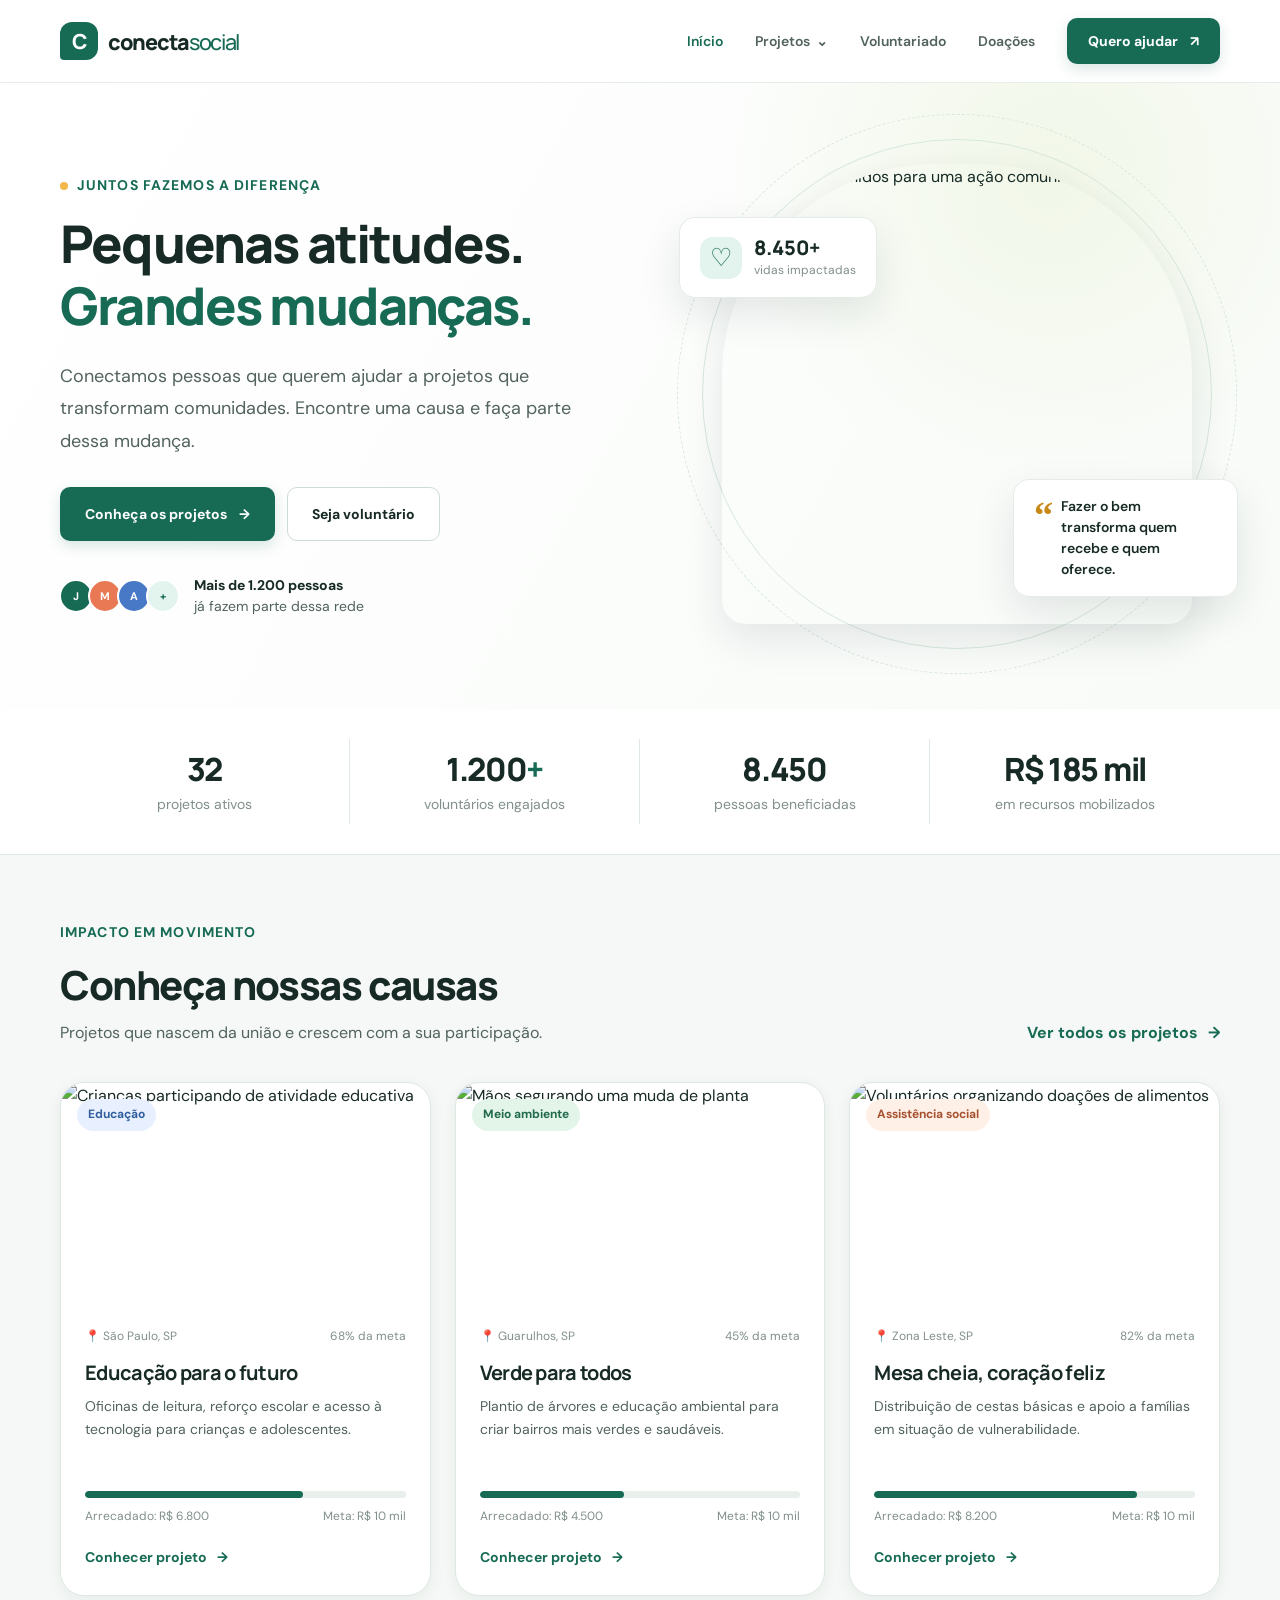
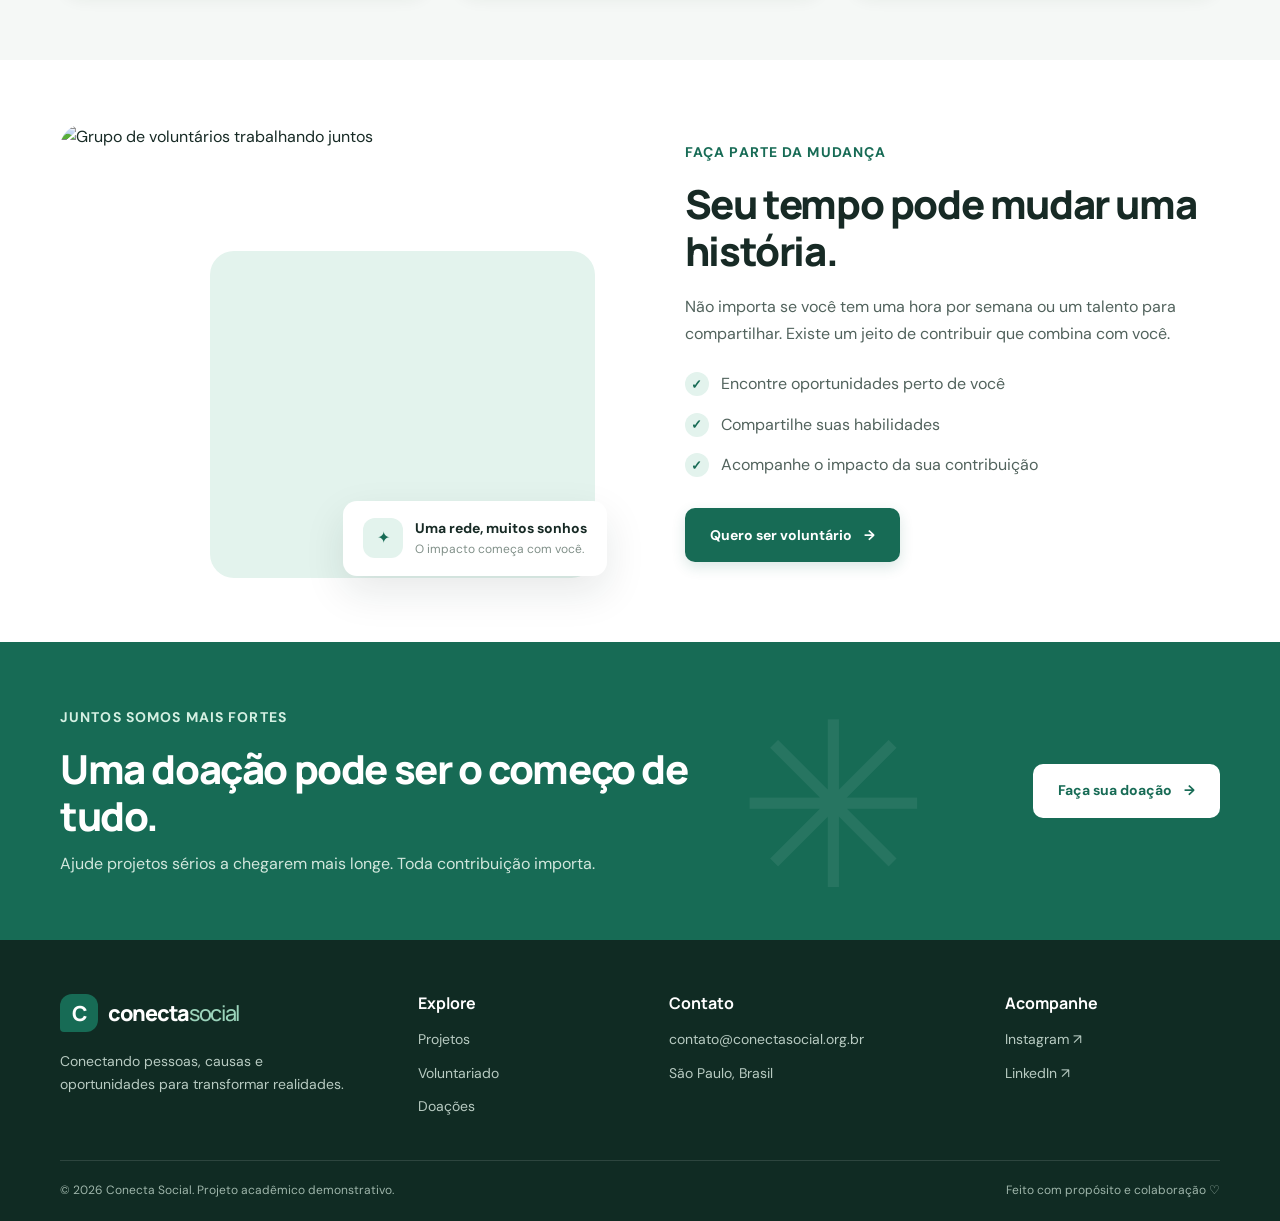
==== index.html @ 1682e574 "Initial commit" ====
<!DOCTYPE html>
<html lang="pt-BR">
<head>
  <meta charset="UTF-8">
  <meta name="viewport" content="width=device-width, initial-scale=1.0">
  <meta name="description" content="Conecta Social: conheça projetos, doe e seja voluntário.">
  <title>Conecta Social | Transformando vidas</title>
  <link rel="preconnect" href="https://fonts.googleapis.com">
  <link rel="preconnect" href="https://fonts.gstatic.com" crossorigin>
  <link href="https://fonts.googleapis.com/css2?family=DM+Sans:wght@400;500;600;700&family=Manrope:wght@400;500;600;700;800&display=swap" rel="stylesheet">
  <link rel="stylesheet" href="css/variables.css">
  <link rel="stylesheet" href="css/base.css">
  <link rel="stylesheet" href="css/layout.css">
  <link rel="stylesheet" href="css/components.css">
  <link rel="stylesheet" href="css/responsive.css">
  <script src="js/main.js" defer></script>
</head>
<body>
  <a class="skip-link" href="#conteudo">Pular para o conteúdo</a>
  <header class="site-header">
    <div class="container nav-wrap">
      <a class="brand" href="index.html" aria-label="Conecta Social - página inicial"><span class="brand-mark">C</span><span>conecta<span class="brand-light">social</span></span></a>
      <button class="menu-toggle" aria-expanded="false" aria-controls="main-nav" aria-label="Abrir menu"><span></span><span></span><span></span></button>
      <nav class="main-nav" id="main-nav" aria-label="Navegação principal">
        <a class="nav-link active" href="index.html">Início</a>
        <div class="nav-dropdown">
          <a class="nav-link" href="projetos.html">Projetos <span aria-hidden="true">⌄</span></a>
          <div class="dropdown-menu"><a href="projetos.html#educacao">Educação</a><a href="projetos.html#meio-ambiente">Meio ambiente</a><a href="projetos.html#assistencia">Assistência social</a></div>
        </div>
        <a class="nav-link" href="voluntariado.html">Voluntariado</a>
        <a class="nav-link" href="doacoes.html">Doações</a>
        <a class="btn btn-primary nav-cta" href="doacoes.html">Quero ajudar <span aria-hidden="true">↗</span></a>
      </nav>
    </div>
  </header>

  <main id="conteudo">
    <section class="hero">
      <div class="container hero-grid">
        <div class="hero-copy">
          <span class="eyebrow"><span class="eyebrow-dot"></span> Juntos fazemos a diferença</span>
          <h1>Pequenas atitudes.<br><span>Grandes mudanças.</span></h1>
          <p class="hero-text">Conectamos pessoas que querem ajudar a projetos que transformam comunidades. Encontre uma causa e faça parte dessa mudança.</p>
          <div class="hero-actions"><a class="btn btn-primary btn-lg" href="projetos.html">Conheça os projetos <span aria-hidden="true">→</span></a><a class="btn btn-outline btn-lg" href="voluntariado.html">Seja voluntário</a></div>
          <div class="hero-proof"><div class="avatar-stack" aria-hidden="true"><span>J</span><span>M</span><span>A</span><span>+</span></div><p><strong>Mais de 1.200 pessoas</strong><br>já fazem parte dessa rede</p></div>
        </div>
        <div class="hero-visual">
          <img src="https://images.unsplash.com/photo-1469571486292-0ba58a3f068b?auto=format&fit=crop&w=1100&q=85" alt="Voluntários reunidos para uma ação comunitária" class="hero-image">
          <div class="floating-card impact-card"><span class="impact-icon">♡</span><div><strong>8.450+</strong><small>vidas impactadas</small></div></div>
          <div class="floating-card quote-card"><span class="quote-mark">“</span><p>Fazer o bem transforma quem recebe e quem oferece.</p></div>
          <div class="hero-orbit orbit-one"></div><div class="hero-orbit orbit-two"></div>
        </div>
      </div>
    </section>

    <section class="stats-section">
      <div class="container stats-grid">
        <div class="stat-item"><strong>32</strong><span>projetos ativos</span></div>
        <div class="stat-item"><strong>1.200<span>+</span></strong><span>voluntários engajados</span></div>
        <div class="stat-item"><strong>8.450</strong><span>pessoas beneficiadas</span></div>
        <div class="stat-item"><strong>R$ 185 mil</strong><span>em recursos mobilizados</span></div>
      </div>
    </section>

    <section class="section section-soft">
      <div class="container">
        <div class="section-heading"><div><span class="eyebrow">Impacto em movimento</span><h2>Conheça nossas causas</h2><p>Projetos que nascem da união e crescem com a sua participação.</p></div><a class="text-link" href="projetos.html">Ver todos os projetos <span>→</span></a></div>
        <div class="card-grid">
          <article class="project-card"><div class="card-image-wrap"><img src="https://images.unsplash.com/photo-1509062522246-3755977927d7?auto=format&fit=crop&w=800&q=80" alt="Crianças participando de atividade educativa"><span class="badge badge-blue">Educação</span></div><div class="project-content"><div class="card-meta"><span>📍 São Paulo, SP</span><span>68% da meta</span></div><h3>Educação para o futuro</h3><p>Oficinas de leitura, reforço escolar e acesso à tecnologia para crianças e adolescentes.</p><div class="progress"><span style="width:68%"></span></div><div class="progress-label"><span>Arrecadado: R$ 6.800</span><span>Meta: R$ 10 mil</span></div><a class="card-link" href="projetos.html#educacao">Conhecer projeto <span>→</span></a></div></article>
          <article class="project-card"><div class="card-image-wrap"><img src="https://images.unsplash.com/photo-1542601906990-b4d3fb778b09?auto=format&fit=crop&w=800&q=80" alt="Mãos segurando uma muda de planta"><span class="badge badge-green">Meio ambiente</span></div><div class="project-content"><div class="card-meta"><span>📍 Guarulhos, SP</span><span>45% da meta</span></div><h3>Verde para todos</h3><p>Plantio de árvores e educação ambiental para criar bairros mais verdes e saudáveis.</p><div class="progress"><span style="width:45%"></span></div><div class="progress-label"><span>Arrecadado: R$ 4.500</span><span>Meta: R$ 10 mil</span></div><a class="card-link" href="projetos.html#meio-ambiente">Conhecer projeto <span>→</span></a></div></article>
          <article class="project-card"><div class="card-image-wrap"><img src="https://images.unsplash.com/photo-1593113598332-cd288d649433?auto=format&fit=crop&w=800&q=80" alt="Voluntários organizando doações de alimentos"><span class="badge badge-orange">Assistência social</span></div><div class="project-content"><div class="card-meta"><span>📍 Zona Leste, SP</span><span>82% da meta</span></div><h3>Mesa cheia, coração feliz</h3><p>Distribuição de cestas básicas e apoio a famílias em situação de vulnerabilidade.</p><div class="progress"><span style="width:82%"></span></div><div class="progress-label"><span>Arrecadado: R$ 8.200</span><span>Meta: R$ 10 mil</span></div><a class="card-link" href="projetos.html#assistencia">Conhecer projeto <span>→</span></a></div></article>
        </div>
      </div>
    </section>

    <section class="section">
      <div class="container split-section"><div class="split-image"><img src="https://images.unsplash.com/photo-1559027615-cd4628902d4a?auto=format&fit=crop&w=1000&q=85" alt="Grupo de voluntários trabalhando juntos"><div class="image-note"><span>✦</span><div><strong>Uma rede, muitos sonhos</strong><small>O impacto começa com você.</small></div></div></div><div class="split-copy"><span class="eyebrow">Faça parte da mudança</span><h2>Seu tempo pode mudar uma história.</h2><p>Não importa se você tem uma hora por semana ou um talento para compartilhar. Existe um jeito de contribuir que combina com você.</p><ul class="check-list"><li><span>✓</span> Encontre oportunidades perto de você</li><li><span>✓</span> Compartilhe suas habilidades</li><li><span>✓</span> Acompanhe o impacto da sua contribuição</li></ul><a class="btn btn-primary btn-lg" href="voluntariado.html">Quero ser voluntário <span>→</span></a></div></div>
    </section>

    <section class="cta-section"><div class="container cta-inner"><div><span class="eyebrow eyebrow-light">Juntos somos mais fortes</span><h2>Uma doação pode ser o começo de tudo.</h2><p>Ajude projetos sérios a chegarem mais longe. Toda contribuição importa.</p></div><a class="btn btn-white btn-lg" href="doacoes.html">Faça sua doação <span>→</span></a><div class="cta-decoration" aria-hidden="true">✳</div></div></section>
  </main>
  <footer class="site-footer"><div class="container footer-main"><div class="footer-brand"><a class="brand brand-footer" href="index.html"><span class="brand-mark">C</span><span>conecta<span class="brand-light">social</span></span></a><p>Conectando pessoas, causas e oportunidades para transformar realidades.</p></div><div class="footer-col"><h3>Explore</h3><a href="projetos.html">Projetos</a><a href="voluntariado.html">Voluntariado</a><a href="doacoes.html">Doações</a></div><div class="footer-col"><h3>Contato</h3><a href="mailto:contato@conectasocial.org.br">contato@conectasocial.org.br</a><span>São Paulo, Brasil</span></div><div class="footer-col"><h3>Acompanhe</h3><a href="#">Instagram ↗</a><a href="#">LinkedIn ↗</a></div></div><div class="container footer-bottom"><span>© 2026 Conecta Social. Projeto acadêmico demonstrativo.</span><span>Feito com propósito e colaboração ♡</span></div></footer>
  <div class="toast" role="status" aria-live="polite" id="toast"></div>
</body>
</html>
---- css/variables.css ----
:root {
  /* Paleta do design system: primárias, secundárias e neutras */
  --color-primary: #176b55;
  --color-primary-dark: #10513f;
  --color-primary-light: #e3f3ed;
  --color-secondary: #f2b84b;
  --color-secondary-dark: #c88919;
  --color-accent: #e97855;
  --color-blue: #4779c7;
  --color-purple: #8266b2;
  --color-success: #27865b;
  --color-warning: #b7791f;
  --color-danger: #c74747;
  --color-ink: #172a25;
  --color-text: #52635d;
  --color-muted: #819089;
  --color-border: #dfe8e3;
  --color-surface: #ffffff;
  --color-surface-soft: #f5f8f6;
  --color-dark: #102b23;
  --color-white: #ffffff;
  --font-body: "DM Sans", Arial, sans-serif;
  --font-heading: "Manrope", Arial, sans-serif;
  /* Escala tipográfica: 12, 14, 16, 18, 20, 24, 32, 40, 52, 64px */
  --text-xs: .75rem;
  --text-sm: .875rem;
  --text-base: 1rem;
  --text-lg: 1.125rem;
  --text-xl: 1.25rem;
  --text-2xl: 1.5rem;
  --text-3xl: 2rem;
  --text-4xl: 2.5rem;
  --text-5xl: 3.25rem;
  --text-6xl: 4rem;
  /* Espaçamento modular baseado em múltiplos de 8px */
  --space-1: 8px;
  --space-2: 16px;
  --space-3: 24px;
  --space-4: 32px;
  --space-5: 48px;
  --space-6: 64px;
  --radius-sm: 8px;
  --radius-md: 16px;
  --radius-lg: 24px;
  --radius-pill: 999px;
  --shadow-sm: 0 4px 16px rgb(16 43 35 / 6%);
  --shadow-md: 0 16px 40px rgb(16 43 35 / 10%);
  --container: 1160px;
  --transition: 180ms ease;
}
---- css/base.css ----
*, *::before, *::after { box-sizing: border-box; }
html { scroll-behavior: smooth; scroll-padding-top: 100px; }
body { margin: 0; color: var(--color-ink); background: var(--color-surface); font: 400 var(--text-base)/1.65 var(--font-body); -webkit-font-smoothing: antialiased; }
img { display: block; max-width: 100%; }
a { color: inherit; text-decoration: none; }
button, input, select, textarea { font: inherit; }
button, a, input, select, textarea { -webkit-tap-highlight-color: transparent; }
button { cursor: pointer; }
h1, h2, h3, p { margin-top: 0; }
h1, h2, h3 { color: var(--color-ink); font-family: var(--font-heading); line-height: 1.18; letter-spacing: -.035em; }
h1 { font-size: clamp(2.5rem, 5vw, var(--text-5xl)); font-weight: 800; }
h2 { font-size: clamp(2rem, 3.5vw, var(--text-4xl)); font-weight: 800; }
h3 { font-size: var(--text-xl); font-weight: 700; }
p { color: var(--color-text); }
::selection { color: var(--color-white); background: var(--color-primary); }
:focus-visible { outline: 3px solid var(--color-secondary); outline-offset: 4px; }
.skip-link { position: absolute; top: -100px; left: 16px; z-index: 999; padding: 12px 18px; border-radius: var(--radius-sm); color: white; background: var(--color-dark); }
.skip-link:focus { top: 16px; }
.container { width: min(var(--container), calc(100% - 48px)); margin-inline: auto; }
.section { padding: var(--space-6) 0; }
.section-soft { background: var(--color-surface-soft); }
.eyebrow { display: inline-flex; align-items: center; gap: 9px; margin-bottom: var(--space-2); color: var(--color-primary); font-size: var(--text-sm); font-weight: 700; letter-spacing: .08em; text-transform: uppercase; }
.eyebrow-dot { width: 8px; height: 8px; border-radius: 50%; background: var(--color-secondary); }
.text-link { display: inline-flex; align-items: center; gap: 10px; color: var(--color-primary); font-weight: 700; }
.text-link span, .card-link span { transition: transform var(--transition); }
.text-link:hover span, .card-link:hover span { transform: translateX(4px); }
---- css/layout.css ----
.site-header { position: sticky; top: 0; z-index: 100; background: rgb(255 255 255 / 94%); border-bottom: 1px solid rgb(223 232 227 / 75%); backdrop-filter: blur(14px); }
.nav-wrap { min-height: 82px; display: flex; align-items: center; justify-content: space-between; gap: var(--space-4); }
.brand { display: inline-flex; align-items: center; gap: 10px; color: var(--color-ink); font: 800 1.35rem var(--font-heading); letter-spacing: -.06em; white-space: nowrap; }
.brand-mark { display: grid; place-items: center; width: 38px; height: 38px; border-radius: 12px 12px 12px 4px; color: white; background: var(--color-primary); font-size: 1.3rem; }
.brand-light { color: var(--color-primary); font-weight: 500; }
.main-nav { display: flex; align-items: center; gap: clamp(16px, 2.5vw, 32px); }
.nav-link { display: inline-flex; align-items: center; gap: 6px; color: var(--color-text); font-size: var(--text-sm); font-weight: 600; transition: color var(--transition); }
.nav-link:hover, .nav-link.active { color: var(--color-primary); }
.nav-dropdown { position: relative; padding-block: 28px; }
.dropdown-menu { position: absolute; top: calc(100% - 8px); left: -16px; display: grid; min-width: 190px; padding: 8px; border: 1px solid var(--color-border); border-radius: var(--radius-md); background: white; box-shadow: var(--shadow-md); opacity: 0; visibility: hidden; transform: translateY(8px); transition: all var(--transition); }
.dropdown-menu a { padding: 10px 12px; border-radius: 8px; color: var(--color-text); font-size: var(--text-sm); }
.dropdown-menu a:hover, .dropdown-menu a:focus-visible { color: var(--color-primary); background: var(--color-primary-light); }
.nav-dropdown:hover .dropdown-menu, .nav-dropdown:focus-within .dropdown-menu { opacity: 1; visibility: visible; transform: translateY(0); }
.menu-toggle { display: none; }
.hero { position: relative; overflow: hidden; padding: 76px 0 80px; background: radial-gradient(circle at 82% 15%, #f1f7e8 0, transparent 27%), linear-gradient(120deg, #fff 0%, #f8fbf8 100%); }
.hero-grid { display: grid; grid-template-columns: 1.03fr .97fr; align-items: center; gap: clamp(32px, 6vw, 80px); }
.hero-copy { position: relative; z-index: 2; }
.hero h1 { margin-bottom: 24px; }
.hero h1 span, .page-hero h1 span { color: var(--color-primary); }
.hero-text { max-width: 530px; margin-bottom: 30px; font-size: var(--text-lg); line-height: 1.8; }
.hero-actions { display: flex; flex-wrap: wrap; gap: 12px; }
.hero-proof { display: flex; align-items: center; gap: 14px; margin-top: 34px; }
.hero-proof p { margin: 0; font-size: var(--text-sm); line-height: 1.5; }
.hero-proof strong { color: var(--color-ink); }
.avatar-stack { display: flex; padding-left: 4px; }
.avatar-stack span { display: grid; place-items: center; width: 34px; height: 34px; margin-left: -5px; border: 2px solid white; border-radius: 50%; color: white; background: var(--color-primary); font-size: 11px; font-weight: 700; }
.avatar-stack span:nth-child(2) { background: var(--color-accent); }.avatar-stack span:nth-child(3) { background: var(--color-blue); }.avatar-stack span:nth-child(4) { color: var(--color-primary); background: var(--color-primary-light); }
.hero-visual { position: relative; min-height: 470px; display: grid; place-items: center; }
.hero-image { position: relative; z-index: 1; width: min(100%, 470px); height: 460px; object-fit: cover; border-radius: 46% 46% 24px 24px; box-shadow: var(--shadow-md); }
.hero-orbit { position: absolute; border: 1px solid #d8e8de; border-radius: 50%; }
.orbit-one { width: 510px; height: 510px; }.orbit-two { width: 560px; height: 560px; border-style: dashed; }
.floating-card { position: absolute; z-index: 2; display: flex; align-items: center; gap: 12px; padding: 16px 20px; border: 1px solid rgb(223 232 227 / 80%); border-radius: 16px; background: rgb(255 255 255 / 94%); box-shadow: var(--shadow-md); }
.impact-card { top: 58px; left: -16px; }.impact-icon { display: grid; place-items: center; width: 42px; height: 42px; border-radius: 13px; color: var(--color-primary); background: var(--color-primary-light); font-size: 25px; }
.impact-card strong, .impact-card small { display: block; }.impact-card strong { font: 800 1.25rem var(--font-heading); }.impact-card small { color: var(--color-muted); font-size: var(--text-xs); }
.quote-card { right: -18px; bottom: 32px; max-width: 225px; gap: 8px; }.quote-card p { margin: 0; color: var(--color-ink); font-size: var(--text-sm); font-weight: 600; line-height: 1.5; }.quote-mark { align-self: flex-start; color: var(--color-secondary-dark); font: 800 2.4rem Georgia; line-height: 1; }
.stats-section { padding: 30px 0; border-bottom: 1px solid var(--color-border); }
.stats-grid { display: grid; grid-template-columns: repeat(4, 1fr); }
.stat-item { display: grid; justify-items: center; gap: 2px; padding: 8px 16px; border-right: 1px solid var(--color-border); text-align: center; }.stat-item:last-child { border-right: 0; }.stat-item strong { font: 800 clamp(1.5rem, 3vw, 2rem) var(--font-heading); letter-spacing: -.04em; }.stat-item strong span { color: var(--color-primary); }.stat-item > span { color: var(--color-muted); font-size: var(--text-sm); }
.section-heading { display: flex; align-items: end; justify-content: space-between; gap: 24px; margin-bottom: 36px; }.section-heading h2 { margin-bottom: 12px; }.section-heading p { margin-bottom: 0; }
.card-grid { display: grid; grid-template-columns: repeat(3, minmax(0, 1fr)); gap: 24px; }
.project-card { overflow: hidden; border: 1px solid var(--color-border); border-radius: var(--radius-lg); background: white; box-shadow: var(--shadow-sm); transition: transform var(--transition), box-shadow var(--transition); }.project-card:hover { transform: translateY(-5px); box-shadow: var(--shadow-md); }
.card-image-wrap { position: relative; height: 220px; overflow: hidden; }.card-image-wrap img { width: 100%; height: 100%; object-fit: cover; transition: transform 350ms ease; }.project-card:hover .card-image-wrap img { transform: scale(1.04); }.card-image-wrap .badge { position: absolute; top: 16px; left: 16px; }
.project-content { padding: 24px; }.card-meta, .progress-label { display: flex; justify-content: space-between; gap: 10px; color: var(--color-muted); font-size: var(--text-xs); }.project-content h3 { margin: 14px 0 10px; }.project-content p { min-height: 76px; margin-bottom: 20px; font-size: var(--text-sm); }
.progress { overflow: hidden; height: 7px; border-radius: var(--radius-pill); background: #e9efeb; }.progress span { display: block; height: 100%; border-radius: inherit; background: var(--color-primary); }.progress-label { margin-top: 9px; }.card-link { display: inline-flex; align-items: center; gap: 10px; margin-top: 20px; color: var(--color-primary); font-size: var(--text-sm); font-weight: 700; }
.split-section { display: grid; grid-template-columns: 1fr 1fr; align-items: center; gap: clamp(40px, 7vw, 90px); }.split-image { position: relative; padding: 0 24px 24px 0; }.split-image::before { position: absolute; right: 0; bottom: 0; width: 72%; height: 72%; border-radius: var(--radius-lg); background: var(--color-primary-light); content: ""; }.split-image > img { position: relative; z-index: 1; width: 100%; height: 430px; object-fit: cover; border-radius: var(--radius-lg); }.image-note { position: absolute; z-index: 2; right: -12px; bottom: 2px; display: flex; align-items: center; gap: 12px; padding: 16px 20px; border-radius: 14px; background: white; box-shadow: var(--shadow-md); }.image-note > span { display: grid; place-items: center; width: 40px; height: 40px; border-radius: 12px; color: var(--color-primary); background: var(--color-primary-light); }.image-note strong, .image-note small { display: block; }.image-note strong { font-size: var(--text-sm); }.image-note small { color: var(--color-muted); font-size: var(--text-xs); }
.split-copy h2 { margin-bottom: 20px; }.split-copy > p { margin-bottom: 24px; }.check-list { display: grid; gap: 14px; margin: 0 0 30px; padding: 0; list-style: none; }.check-list li { display: flex; align-items: center; gap: 12px; color: var(--color-text); }.check-list li span { display: grid; place-items: center; flex: 0 0 24px; width: 24px; height: 24px; border-radius: 50%; color: var(--color-primary); background: var(--color-primary-light); font-size: 13px; font-weight: 800; }
.cta-section { position: relative; overflow: hidden; padding: 62px 0; color: white; background: var(--color-primary); }.cta-inner { position: relative; display: flex; align-items: center; justify-content: space-between; gap: 32px; }.cta-inner h2 { max-width: 650px; margin-bottom: 12px; color: white; }.cta-inner p { margin-bottom: 0; color: #d2e7dd; }.eyebrow-light { color: #d5f0e3; }.cta-decoration { position: absolute; top: -85px; right: 25%; color: rgb(255 255 255 / 7%); font-size: 230px; pointer-events: none; }
.site-footer { padding: 54px 0 0; background: #102b23; color: white; }.footer-main { display: grid; grid-template-columns: 1.5fr 1fr 1.4fr 1fr; gap: 36px; padding-bottom: 42px; }.brand-footer { color: white; }.brand-footer .brand-light { color: #9bd4bb; }.footer-brand p { max-width: 290px; margin: 18px 0 0; color: #b8cbc2; font-size: var(--text-sm); }.footer-col { display: flex; flex-direction: column; align-items: flex-start; gap: 10px; }.footer-col h3 { margin-bottom: 6px; color: white; font-size: var(--text-base); letter-spacing: 0; }.footer-col a, .footer-col span { color: #b8cbc2; font-size: var(--text-sm); overflow-wrap: anywhere; }.footer-col a:hover { color: white; }.footer-bottom { display: flex; justify-content: space-between; gap: 20px; padding: 20px 0; border-top: 1px solid rgb(255 255 255 / 12%); color: #9eb5aa; font-size: var(--text-xs); }
.page-hero { padding: 76px 0 54px; background: linear-gradient(120deg, #f7fbf8, #edf6f0); }.page-hero .container { max-width: 900px; text-align: center; }.page-hero h1 { margin-bottom: 18px; }.page-hero p { max-width: 680px; margin: 0 auto; font-size: var(--text-lg); }.tag-row { display: flex; justify-content: center; flex-wrap: wrap; gap: 10px; margin-top: 28px; }.tag { padding: 8px 14px; border: 1px solid #d9e8df; border-radius: var(--radius-pill); color: var(--color-primary); background: white; font-size: var(--text-sm); font-weight: 600; }
.project-list { display: grid; gap: 28px; }.project-feature { display: grid; grid-template-columns: .9fr 1.1fr; overflow: hidden; border: 1px solid var(--color-border); border-radius: var(--radius-lg); background: white; box-shadow: var(--shadow-sm); scroll-margin-top: 110px; }.project-feature > img { width: 100%; height: 100%; min-height: 340px; object-fit: cover; }.project-feature-content { padding: clamp(24px, 4vw, 42px); }.project-feature-content h2 { margin: 16px 0; font-size: var(--text-3xl); }.project-feature-content p { margin-bottom: 20px; }.feature-details { display: flex; flex-wrap: wrap; gap: 18px; margin-bottom: 22px; color: var(--color-muted); font-size: var(--text-sm); }.project-feature-content .btn { margin-top: 22px; }
.form-layout, .donation-layout { display: grid; grid-template-columns: .8fr 1.2fr; align-items: start; gap: clamp(32px, 6vw, 76px); }.form-aside { padding-top: 20px; }.form-aside h2, .donation-copy h2 { margin-bottom: 16px; }.form-aside > p, .donation-copy > p { margin-bottom: 30px; }.benefit { display: flex; gap: 16px; margin-top: 24px; }.benefit-icon { display: grid; place-items: center; flex: 0 0 48px; width: 48px; height: 48px; border-radius: 14px; color: var(--color-primary); background: var(--color-primary-light); font-size: 22px; }.benefit h3 { margin-bottom: 5px; font-size: var(--text-base); letter-spacing: 0; }.benefit p { margin-bottom: 0; font-size: var(--text-sm); }
.donation-image { width: 100%; height: 260px; margin-bottom: 28px; border-radius: var(--radius-lg); object-fit: cover; }.trust-note { display: flex; gap: 12px; padding: 18px; border-radius: var(--radius-md); background: white; }.trust-note > span { color: var(--color-success); font-weight: 800; }.trust-note p { margin: 0; font-size: var(--text-sm); }.trust-note strong { color: var(--color-ink); }

/* Sistema utilitário de grid customizado com 12 colunas */
.grid-12 { display: grid; grid-template-columns: repeat(12, minmax(0, 1fr)); gap: 24px; }
.col-span-1 { grid-column: span 1; }.col-span-2 { grid-column: span 2; }.col-span-3 { grid-column: span 3; }
.col-span-4 { grid-column: span 4; }.col-span-5 { grid-column: span 5; }.col-span-6 { grid-column: span 6; }
.col-span-7 { grid-column: span 7; }.col-span-8 { grid-column: span 8; }.col-span-9 { grid-column: span 9; }
.col-span-10 { grid-column: span 10; }.col-span-11 { grid-column: span 11; }.col-span-12 { grid-column: span 12; }
@media (max-width: 768px) { .grid-12 { grid-template-columns: repeat(6, minmax(0, 1fr)); gap: 16px; } .col-span-7, .col-span-8, .col-span-9, .col-span-10, .col-span-11, .col-span-12 { grid-column: span 6; } }
@media (max-width: 576px) { .grid-12 { grid-template-columns: 1fr; gap: 16px; } .grid-12 > [class*="col-span-"] { grid-column: 1 / -1; } }
---- css/components.css ----
.btn { display: inline-flex; align-items: center; justify-content: center; gap: 12px; min-height: 46px; padding: 12px 20px; border: 1px solid transparent; border-radius: 10px; font-size: var(--text-sm); font-weight: 700; line-height: 1.2; transition: color var(--transition), background var(--transition), border-color var(--transition), transform var(--transition), box-shadow var(--transition); }.btn:hover { transform: translateY(-2px); }.btn:active { transform: translateY(0) scale(.98); }.btn:focus-visible { outline: 3px solid var(--color-secondary); outline-offset: 3px; }.btn:disabled, .btn[disabled] { cursor: not-allowed; opacity: .48; transform: none; box-shadow: none; }
.btn-primary { color: white; background: var(--color-primary); box-shadow: 0 5px 14px rgb(23 107 85 / 16%); }.btn-primary:hover { background: var(--color-primary-dark); box-shadow: 0 8px 18px rgb(23 107 85 / 22%); }.btn-outline { border-color: #cbdcd2; color: var(--color-ink); background: white; }.btn-outline:hover { border-color: var(--color-primary); color: var(--color-primary); background: var(--color-primary-light); }.btn-white { color: var(--color-primary); background: white; }.btn-white:hover { background: #eff8f2; }.btn-lg { min-height: 54px; padding: 16px 24px; }.btn-block { width: 100%; }
.badge { display: inline-flex; align-items: center; width: fit-content; padding: 6px 11px; border-radius: var(--radius-pill); font-size: var(--text-xs); font-weight: 700; }.badge-blue { color: #315e9d; background: #e8f0ff; }.badge-green { color: #226b4a; background: #e3f5e9; }.badge-orange { color: #a55231; background: #fff0e7; }.badge-purple { color: #6c5299; background: #f0eaff; }
.form-card { padding: clamp(24px, 4vw, 38px); border: 1px solid var(--color-border); border-radius: var(--radius-lg); background: white; box-shadow: var(--shadow-md); }.form-card-heading { margin-bottom: 28px; }.form-card-heading h2 { margin-bottom: 8px; font-size: var(--text-2xl); }.form-card-heading p { margin: 0; font-size: var(--text-sm); }.form-grid { display: grid; grid-template-columns: repeat(2, minmax(0, 1fr)); gap: 20px; }.field { display: flex; flex-direction: column; gap: 8px; min-width: 0; }.field-full { grid-column: 1 / -1; }.field label, .donation-fieldset legend { color: var(--color-ink); font-size: var(--text-sm); font-weight: 700; }.field input, .field select, .field textarea { width: 100%; min-height: 48px; padding: 12px 14px; border: 1px solid #d6e1db; border-radius: 9px; outline: none; color: var(--color-ink); background: white; transition: border var(--transition), box-shadow var(--transition), background var(--transition); }.field textarea { min-height: 110px; resize: vertical; }.field input::placeholder, .field textarea::placeholder { color: #9aa9a1; }.field input:hover, .field select:hover, .field textarea:hover { border-color: #9db9aa; }.field input:focus, .field select:focus, .field textarea:focus { border-color: var(--color-primary); box-shadow: 0 0 0 3px rgb(23 107 85 / 12%); }.field input:invalid:not(:placeholder-shown), .field select:invalid { border-color: var(--color-danger); background: #fffafa; }.field input:valid:not(:placeholder-shown) { border-color: var(--color-success); }.checkbox-label { display: flex; align-items: flex-start; gap: 10px; font-weight: 400 !important; }.checkbox-label input { width: 17px; min-height: 17px; margin-top: 4px; accent-color: var(--color-primary); }.form-note { margin: 12px 0 0; color: var(--color-muted); font-size: var(--text-xs); text-align: center; }.form-feedback { margin-top: 16px; padding: 14px 16px; border-radius: 10px; font-size: var(--text-sm); }.form-feedback.success { border: 1px solid #b8e1c8; color: #216b43; background: #edfaf1; }.form-feedback.error { border: 1px solid #f0c5c5; color: #9b3434; background: #fff1f1; }
.donation-fieldset { min-width: 0; margin: 0 0 24px; padding: 0; border: 0; }.donation-fieldset legend { margin-bottom: 12px; }.segmented-options, .amount-grid { display: grid; grid-template-columns: repeat(2, minmax(0, 1fr)); gap: 10px; }.segmented-options label, .amount-grid label { position: relative; cursor: pointer; }.segmented-options input, .amount-grid input { position: absolute; width: 1px; height: 1px; opacity: 0; }.segmented-options span, .amount-grid span { display: grid; place-items: center; min-height: 48px; border: 1px solid var(--color-border); border-radius: 10px; color: var(--color-text); background: white; font-weight: 700; transition: all var(--transition); }.segmented-options input:checked + span, .amount-grid input:checked + span { border-color: var(--color-primary); color: var(--color-primary); background: var(--color-primary-light); box-shadow: inset 0 0 0 1px var(--color-primary); }.segmented-options input:focus-visible + span, .amount-grid input:focus-visible + span { outline: 3px solid var(--color-secondary); outline-offset: 3px; }
.toast { position: fixed; right: 24px; bottom: 24px; z-index: 500; max-width: min(390px, calc(100vw - 32px)); padding: 16px 20px; border-radius: 12px; color: white; background: var(--color-dark); box-shadow: var(--shadow-md); opacity: 0; visibility: hidden; transform: translateY(12px); transition: all 220ms ease; }.toast.show { opacity: 1; visibility: visible; transform: translateY(0); }
@media (prefers-reduced-motion: reduce) { *, *::before, *::after { scroll-behavior: auto !important; animation-duration: .01ms !important; transition-duration: .01ms !important; } }
---- css/responsive.css ----
/* 5 breakpoints responsivos: 1200, 992, 768, 576 e 380px */
@media (max-width: 1200px) {
  :root { --container: 1040px; }
  .hero-grid { gap: 36px; }.hero-image { height: 420px; }.hero-visual { min-height: 430px; }
  .orbit-one { width: 460px; height: 460px; }.orbit-two { width: 500px; height: 500px; }
  .main-nav { gap: 18px; }
}
@media (max-width: 992px) {
  .hero { padding: 60px 0; }.hero-grid { grid-template-columns: 1fr 1fr; }.hero-image { height: 370px; }.hero-visual { min-height: 390px; }.orbit-one { width: 390px; height: 390px; }.orbit-two { width: 430px; height: 430px; }
  .impact-card { left: -5px; }.quote-card { right: -5px; }
  .card-grid { grid-template-columns: repeat(2, minmax(0, 1fr)); }.project-card:last-child { grid-column: 1 / -1; max-width: calc(50% - 12px); }
  .footer-main { grid-template-columns: 1.3fr 1fr 1.3fr; }.footer-col:last-child { grid-column: 2; }
  .form-layout, .donation-layout { grid-template-columns: 1fr 1.15fr; gap: 28px; }
  .nav-wrap { min-height: 74px; }.main-nav { gap: 14px; }.nav-link { font-size: var(--text-xs); }.nav-cta { padding: 10px 13px; }
}
@media (max-width: 768px) {
  .container { width: min(100% - 36px, var(--container)); }
  .menu-toggle { display: flex; flex-direction: column; justify-content: center; gap: 5px; width: 44px; height: 44px; padding: 10px; border: 1px solid var(--color-border); border-radius: 10px; background: white; }.menu-toggle span { display: block; width: 100%; height: 2px; border-radius: 2px; background: var(--color-ink); transition: transform var(--transition), opacity var(--transition); }
  .menu-toggle[aria-expanded="true"] span:first-child { transform: translateY(7px) rotate(45deg); }.menu-toggle[aria-expanded="true"] span:nth-child(2) { opacity: 0; }.menu-toggle[aria-expanded="true"] span:last-child { transform: translateY(-7px) rotate(-45deg); }
  .nav-wrap { position: relative; }.main-nav { position: absolute; top: calc(100% + 1px); left: -18px; right: -18px; display: none; align-items: stretch; gap: 0; padding: 14px 18px 20px; border-bottom: 1px solid var(--color-border); background: white; box-shadow: var(--shadow-md); }.main-nav.is-open { display: flex; flex-direction: column; }.nav-link { padding: 12px 4px; font-size: var(--text-base); }.nav-dropdown { padding: 0; }.dropdown-menu { position: static; display: none; min-width: 0; padding: 4px 0 4px 14px; border: 0; border-radius: 0; box-shadow: none; opacity: 1; visibility: visible; transform: none; }.nav-dropdown:hover .dropdown-menu { display: none; }.nav-dropdown:focus-within .dropdown-menu, .nav-dropdown.open .dropdown-menu { display: grid; }.nav-cta { margin-top: 10px; }
  .hero { padding: 48px 0 58px; }.hero-grid { grid-template-columns: 1fr; }.hero-copy { text-align: center; }.hero-text { margin-inline: auto; }.hero-actions, .hero-proof { justify-content: center; }.hero-visual { min-height: 380px; margin-top: 8px; }.hero-image { width: min(78%, 380px); height: 370px; }.orbit-one { width: 390px; height: 390px; }.orbit-two { width: 430px; height: 430px; }.impact-card { left: 2%; top: 36px; }.quote-card { right: 0; bottom: 20px; }
  .stats-grid { grid-template-columns: repeat(2, 1fr); row-gap: 20px; }.stat-item:nth-child(2) { border-right: 0; }.stat-item:nth-child(3), .stat-item:nth-child(4) { padding-top: 20px; border-top: 1px solid var(--color-border); }
  .section { padding: 52px 0; }.section-heading { align-items: flex-start; flex-direction: column; gap: 14px; margin-bottom: 28px; }.card-grid { gap: 16px; }.project-content { padding: 18px; }.card-image-wrap { height: 180px; }.project-content p { min-height: 100px; }
  .split-section { grid-template-columns: 1fr; }.split-image { max-width: 580px; }.split-image > img { height: 350px; }.split-copy { max-width: 620px; }
  .cta-inner { align-items: flex-start; flex-direction: column; }.cta-decoration { right: 2%; }.footer-main { grid-template-columns: repeat(2, 1fr); }.footer-col:last-child { grid-column: auto; }.footer-bottom { flex-direction: column; gap: 6px; }
  .project-feature { grid-template-columns: 1fr; }.project-feature > img { height: 260px; min-height: 0; }.form-layout, .donation-layout { grid-template-columns: 1fr; }.form-aside { padding-top: 0; }.form-aside > p { max-width: 600px; }.benefit { display: inline-flex; width: min(100%, 310px); margin-right: 12px; vertical-align: top; }
  .page-hero { padding: 56px 0 44px; }
}
@media (max-width: 576px) {
  .container { width: calc(100% - 32px); }.brand { font-size: 1.2rem; }.brand-mark { width: 34px; height: 34px; }
  .hero h1 { font-size: clamp(2.3rem, 11vw, 3.1rem); }.hero-text { font-size: var(--text-base); }.hero-actions { flex-direction: column; align-items: stretch; }.hero-actions .btn { width: 100%; }.hero-visual { min-height: 320px; }.hero-image { height: 310px; width: 78%; border-radius: 42% 42% 20px 20px; }.orbit-one { width: 320px; height: 320px; }.orbit-two { width: 350px; height: 350px; }.floating-card { padding: 11px 13px; }.impact-card { top: 25px; left: -4px; }.impact-icon { width: 34px; height: 34px; }.impact-card strong { font-size: 1rem; }.quote-card { right: -3px; bottom: 10px; max-width: 190px; }.quote-card p { font-size: var(--text-xs); }
  .card-grid { grid-template-columns: 1fr; }.project-card:last-child { grid-column: auto; max-width: none; }.card-image-wrap { height: 220px; }.project-content p { min-height: 0; }
  .split-image > img { height: 280px; }.image-note { right: -4px; padding: 12px; }.image-note strong { font-size: var(--text-xs); }.image-note small { font-size: 11px; }
  .footer-main { grid-template-columns: 1fr 1fr; gap: 28px 18px; }.footer-brand { grid-column: 1 / -1; }.footer-col a, .footer-col span { font-size: var(--text-xs); }
  .form-grid { grid-template-columns: 1fr; }.field-full { grid-column: auto; }.form-card { padding: 22px 18px; }.benefit { display: flex; width: 100%; }.page-hero h1 { font-size: 2.25rem; }.page-hero p { font-size: var(--text-base); }.project-feature > img { height: 210px; }.project-feature-content { padding: 22px; }.project-feature-content h2 { font-size: var(--text-2xl); }.feature-details { gap: 10px; }
  .cta-section { padding: 48px 0; }.cta-inner h2 { font-size: 2rem; }.footer-bottom { font-size: 11px; }
}
@media (max-width: 380px) {
  .container { width: calc(100% - 24px); }.hero h1 { font-size: 2.1rem; }.hero-visual { min-height: 280px; }.hero-image { height: 270px; }.orbit-one { width: 280px; height: 280px; }.orbit-two { width: 305px; height: 305px; }.impact-card { left: -5px; }.quote-card { max-width: 170px; }.stats-grid { column-gap: 4px; }.stat-item { padding-inline: 4px; }.stat-item > span { font-size: 11px; }.amount-grid { gap: 7px; }
}
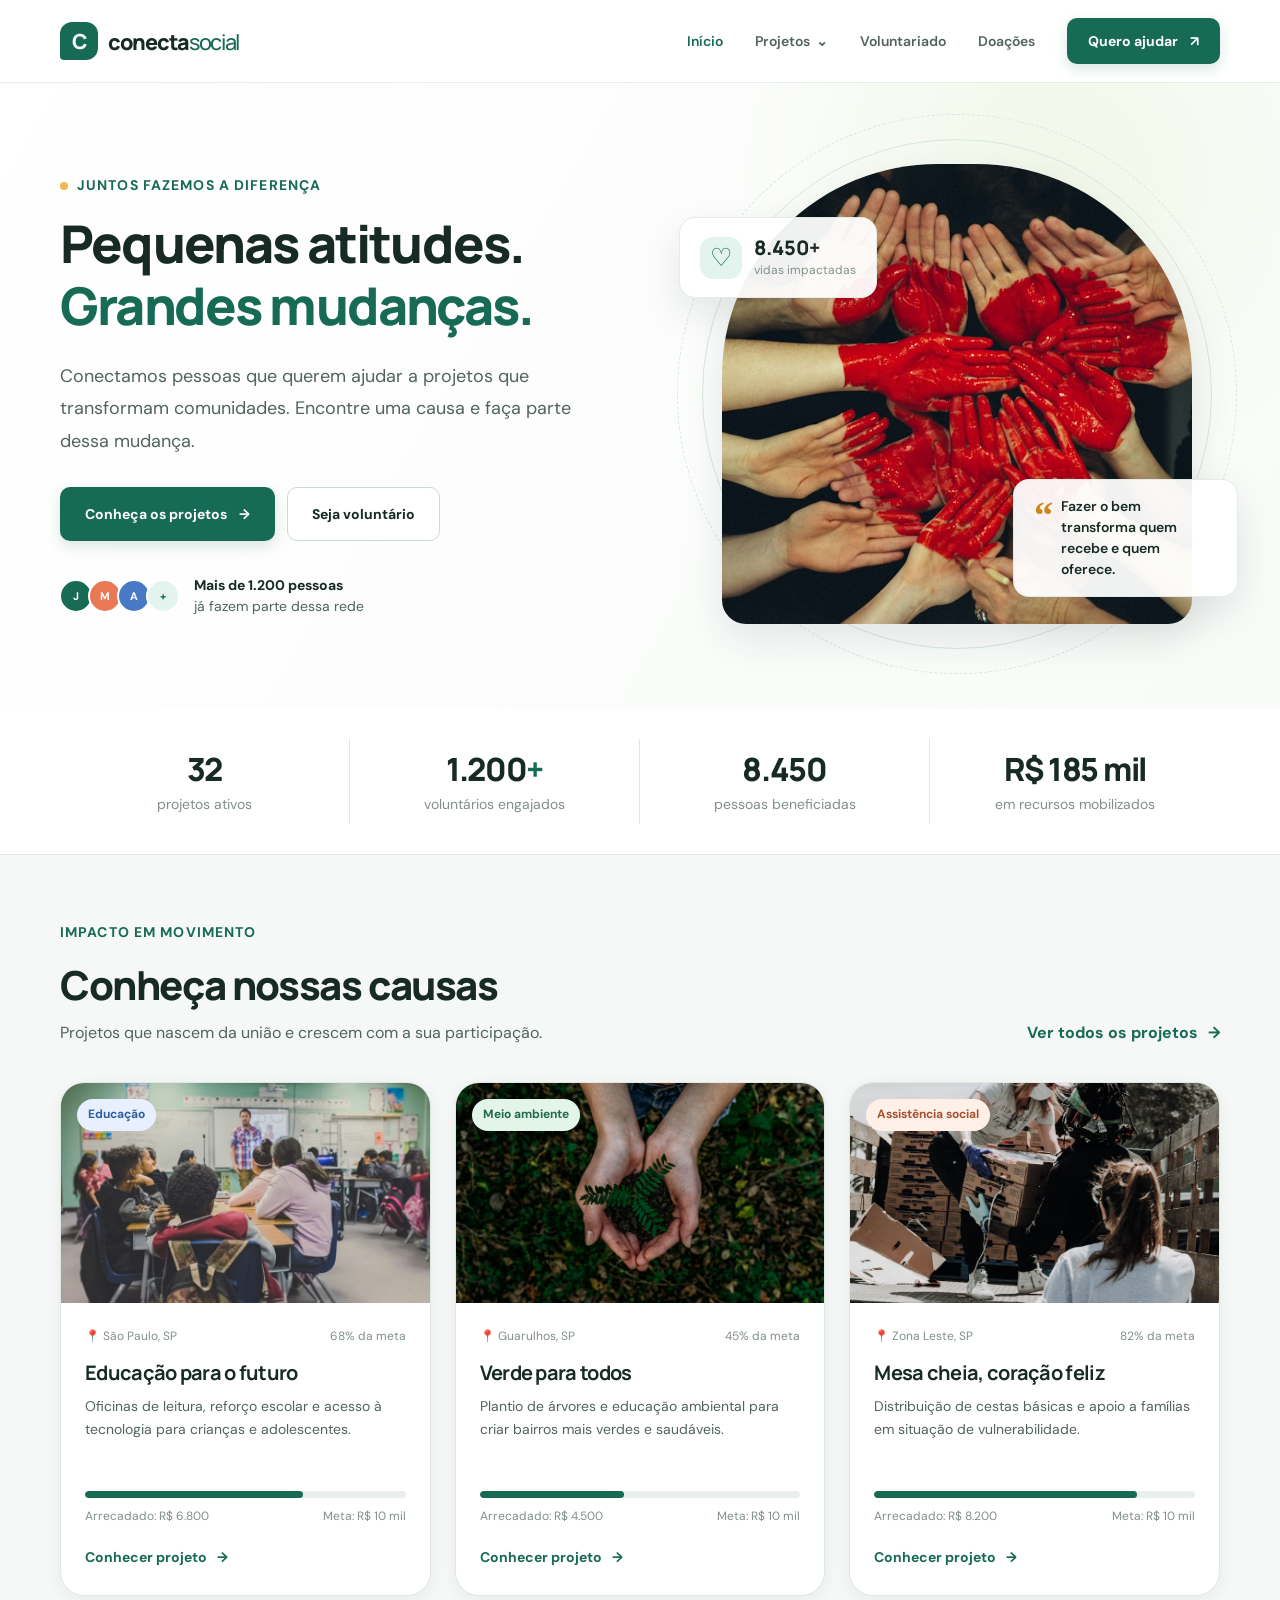
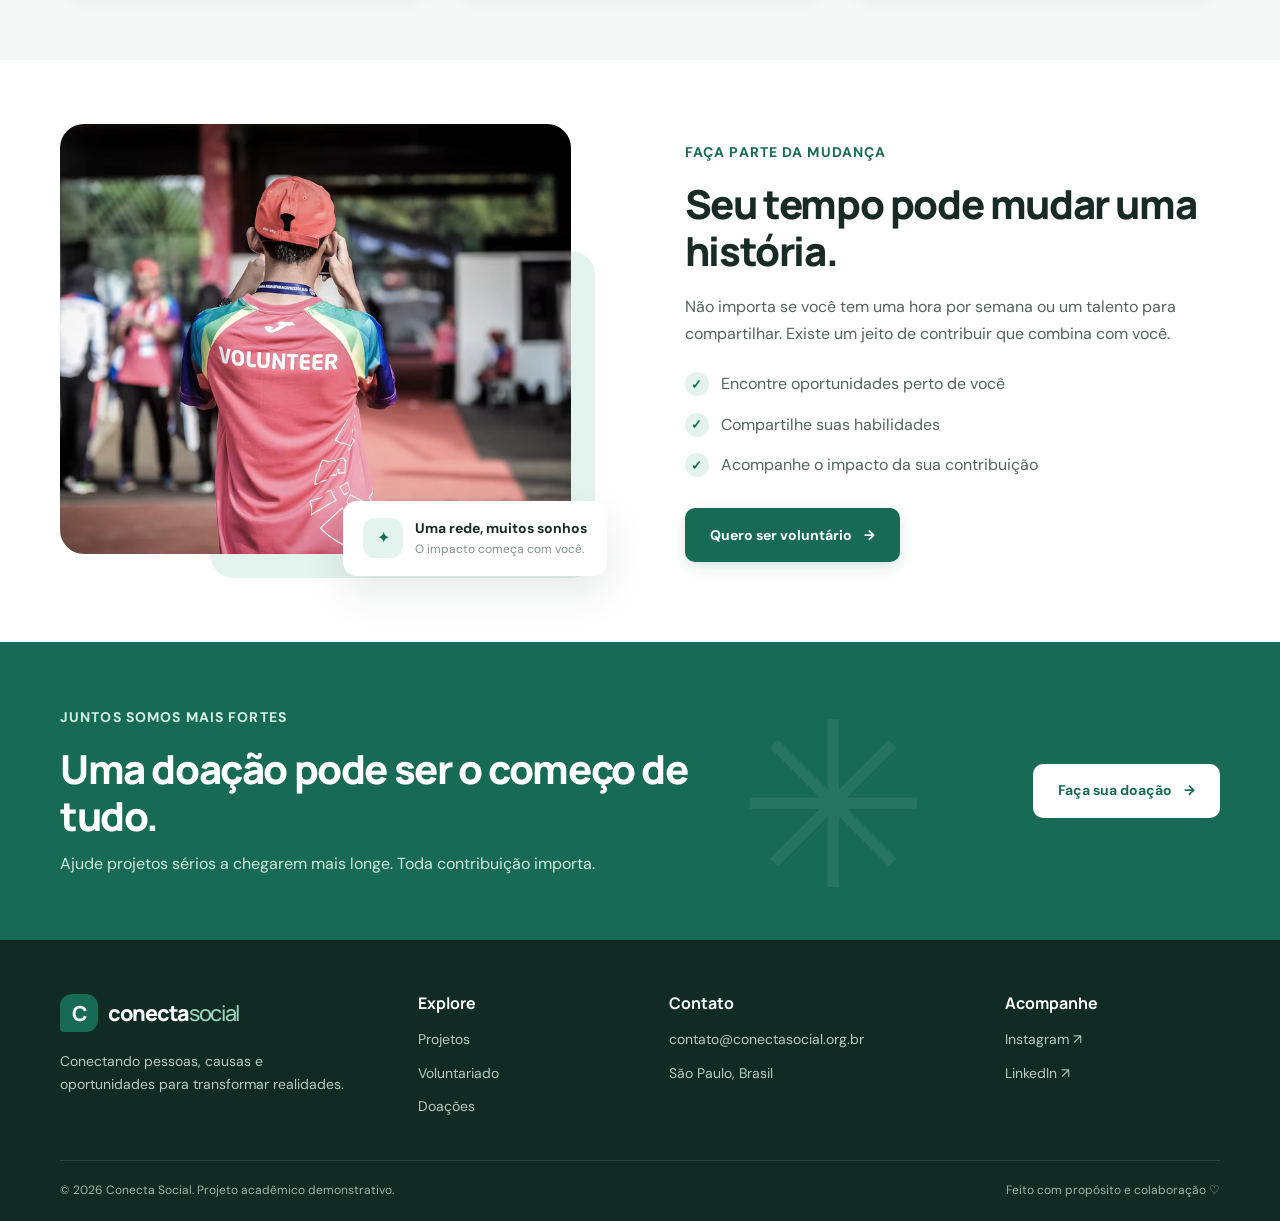
==== commit 4069ebfd: "atualização das imgs" ====
--- a/index.html
+++ b/index.html
@@ -45,7 +45,7 @@
           <div class="hero-proof"><div class="avatar-stack" aria-hidden="true"><span>J</span><span>M</span><span>A</span><span>+</span></div><p><strong>Mais de 1.200 pessoas</strong><br>já fazem parte dessa rede</p></div>
         </div>
         <div class="hero-visual">
-          <img src="https://images.unsplash.com/photo-1469571486292-0ba58a3f068b?auto=format&fit=crop&w=1100&q=85" alt="Voluntários reunidos para uma ação comunitária" class="hero-image">
+          <img src="img/photo-1469571486292-0ba58a3f068b.jpg" alt="Voluntários reunidos para uma ação comunitária" class="hero-image">
           <div class="floating-card impact-card"><span class="impact-icon">♡</span><div><strong>8.450+</strong><small>vidas impactadas</small></div></div>
           <div class="floating-card quote-card"><span class="quote-mark">“</span><p>Fazer o bem transforma quem recebe e quem oferece.</p></div>
           <div class="hero-orbit orbit-one"></div><div class="hero-orbit orbit-two"></div>
@@ -66,15 +66,15 @@
       <div class="container">
         <div class="section-heading"><div><span class="eyebrow">Impacto em movimento</span><h2>Conheça nossas causas</h2><p>Projetos que nascem da união e crescem com a sua participação.</p></div><a class="text-link" href="projetos.html">Ver todos os projetos <span>→</span></a></div>
         <div class="card-grid">
-          <article class="project-card"><div class="card-image-wrap"><img src="https://images.unsplash.com/photo-1509062522246-3755977927d7?auto=format&fit=crop&w=800&q=80" alt="Crianças participando de atividade educativa"><span class="badge badge-blue">Educação</span></div><div class="project-content"><div class="card-meta"><span>📍 São Paulo, SP</span><span>68% da meta</span></div><h3>Educação para o futuro</h3><p>Oficinas de leitura, reforço escolar e acesso à tecnologia para crianças e adolescentes.</p><div class="progress"><span style="width:68%"></span></div><div class="progress-label"><span>Arrecadado: R$ 6.800</span><span>Meta: R$ 10 mil</span></div><a class="card-link" href="projetos.html#educacao">Conhecer projeto <span>→</span></a></div></article>
-          <article class="project-card"><div class="card-image-wrap"><img src="https://images.unsplash.com/photo-1542601906990-b4d3fb778b09?auto=format&fit=crop&w=800&q=80" alt="Mãos segurando uma muda de planta"><span class="badge badge-green">Meio ambiente</span></div><div class="project-content"><div class="card-meta"><span>📍 Guarulhos, SP</span><span>45% da meta</span></div><h3>Verde para todos</h3><p>Plantio de árvores e educação ambiental para criar bairros mais verdes e saudáveis.</p><div class="progress"><span style="width:45%"></span></div><div class="progress-label"><span>Arrecadado: R$ 4.500</span><span>Meta: R$ 10 mil</span></div><a class="card-link" href="projetos.html#meio-ambiente">Conhecer projeto <span>→</span></a></div></article>
-          <article class="project-card"><div class="card-image-wrap"><img src="https://images.unsplash.com/photo-1593113598332-cd288d649433?auto=format&fit=crop&w=800&q=80" alt="Voluntários organizando doações de alimentos"><span class="badge badge-orange">Assistência social</span></div><div class="project-content"><div class="card-meta"><span>📍 Zona Leste, SP</span><span>82% da meta</span></div><h3>Mesa cheia, coração feliz</h3><p>Distribuição de cestas básicas e apoio a famílias em situação de vulnerabilidade.</p><div class="progress"><span style="width:82%"></span></div><div class="progress-label"><span>Arrecadado: R$ 8.200</span><span>Meta: R$ 10 mil</span></div><a class="card-link" href="projetos.html#assistencia">Conhecer projeto <span>→</span></a></div></article>
+          <article class="project-card"><div class="card-image-wrap"><img src="img/photo-1509062522246-3755977927d7.avif" alt="Crianças participando de atividade educativa"><span class="badge badge-blue">Educação</span></div><div class="project-content"><div class="card-meta"><span>📍 São Paulo, SP</span><span>68% da meta</span></div><h3>Educação para o futuro</h3><p>Oficinas de leitura, reforço escolar e acesso à tecnologia para crianças e adolescentes.</p><div class="progress"><span style="width:68%"></span></div><div class="progress-label"><span>Arrecadado: R$ 6.800</span><span>Meta: R$ 10 mil</span></div><a class="card-link" href="projetos.html#educacao">Conhecer projeto <span>→</span></a></div></article>
+          <article class="project-card"><div class="card-image-wrap"><img src="img/photo-1542601906990-b4d3fb778b09.avif" alt="Mãos segurando uma muda de planta"><span class="badge badge-green">Meio ambiente</span></div><div class="project-content"><div class="card-meta"><span>📍 Guarulhos, SP</span><span>45% da meta</span></div><h3>Verde para todos</h3><p>Plantio de árvores e educação ambiental para criar bairros mais verdes e saudáveis.</p><div class="progress"><span style="width:45%"></span></div><div class="progress-label"><span>Arrecadado: R$ 4.500</span><span>Meta: R$ 10 mil</span></div><a class="card-link" href="projetos.html#meio-ambiente">Conhecer projeto <span>→</span></a></div></article>
+          <article class="project-card"><div class="card-image-wrap"><img src="img/photo-1593113598332-cd288d649433.avif" alt="Voluntários organizando doações de alimentos"><span class="badge badge-orange">Assistência social</span></div><div class="project-content"><div class="card-meta"><span>📍 Zona Leste, SP</span><span>82% da meta</span></div><h3>Mesa cheia, coração feliz</h3><p>Distribuição de cestas básicas e apoio a famílias em situação de vulnerabilidade.</p><div class="progress"><span style="width:82%"></span></div><div class="progress-label"><span>Arrecadado: R$ 8.200</span><span>Meta: R$ 10 mil</span></div><a class="card-link" href="projetos.html#assistencia">Conhecer projeto <span>→</span></a></div></article>
         </div>
       </div>
     </section>
 
     <section class="section">
-      <div class="container split-section"><div class="split-image"><img src="https://images.unsplash.com/photo-1559027615-cd4628902d4a?auto=format&fit=crop&w=1000&q=85" alt="Grupo de voluntários trabalhando juntos"><div class="image-note"><span>✦</span><div><strong>Uma rede, muitos sonhos</strong><small>O impacto começa com você.</small></div></div></div><div class="split-copy"><span class="eyebrow">Faça parte da mudança</span><h2>Seu tempo pode mudar uma história.</h2><p>Não importa se você tem uma hora por semana ou um talento para compartilhar. Existe um jeito de contribuir que combina com você.</p><ul class="check-list"><li><span>✓</span> Encontre oportunidades perto de você</li><li><span>✓</span> Compartilhe suas habilidades</li><li><span>✓</span> Acompanhe o impacto da sua contribuição</li></ul><a class="btn btn-primary btn-lg" href="voluntariado.html">Quero ser voluntário <span>→</span></a></div></div>
+      <div class="container split-section"><div class="split-image"><img src="img/photo-1559027615-cd4628902d4a.avif" alt="Grupo de voluntários trabalhando juntos"><div class="image-note"><span>✦</span><div><strong>Uma rede, muitos sonhos</strong><small>O impacto começa com você.</small></div></div></div><div class="split-copy"><span class="eyebrow">Faça parte da mudança</span><h2>Seu tempo pode mudar uma história.</h2><p>Não importa se você tem uma hora por semana ou um talento para compartilhar. Existe um jeito de contribuir que combina com você.</p><ul class="check-list"><li><span>✓</span> Encontre oportunidades perto de você</li><li><span>✓</span> Compartilhe suas habilidades</li><li><span>✓</span> Acompanhe o impacto da sua contribuição</li></ul><a class="btn btn-primary btn-lg" href="voluntariado.html">Quero ser voluntário <span>→</span></a></div></div>
     </section>
 
     <section class="cta-section"><div class="container cta-inner"><div><span class="eyebrow eyebrow-light">Juntos somos mais fortes</span><h2>Uma doação pode ser o começo de tudo.</h2><p>Ajude projetos sérios a chegarem mais longe. Toda contribuição importa.</p></div><a class="btn btn-white btn-lg" href="doacoes.html">Faça sua doação <span>→</span></a><div class="cta-decoration" aria-hidden="true">✳</div></div></section>
